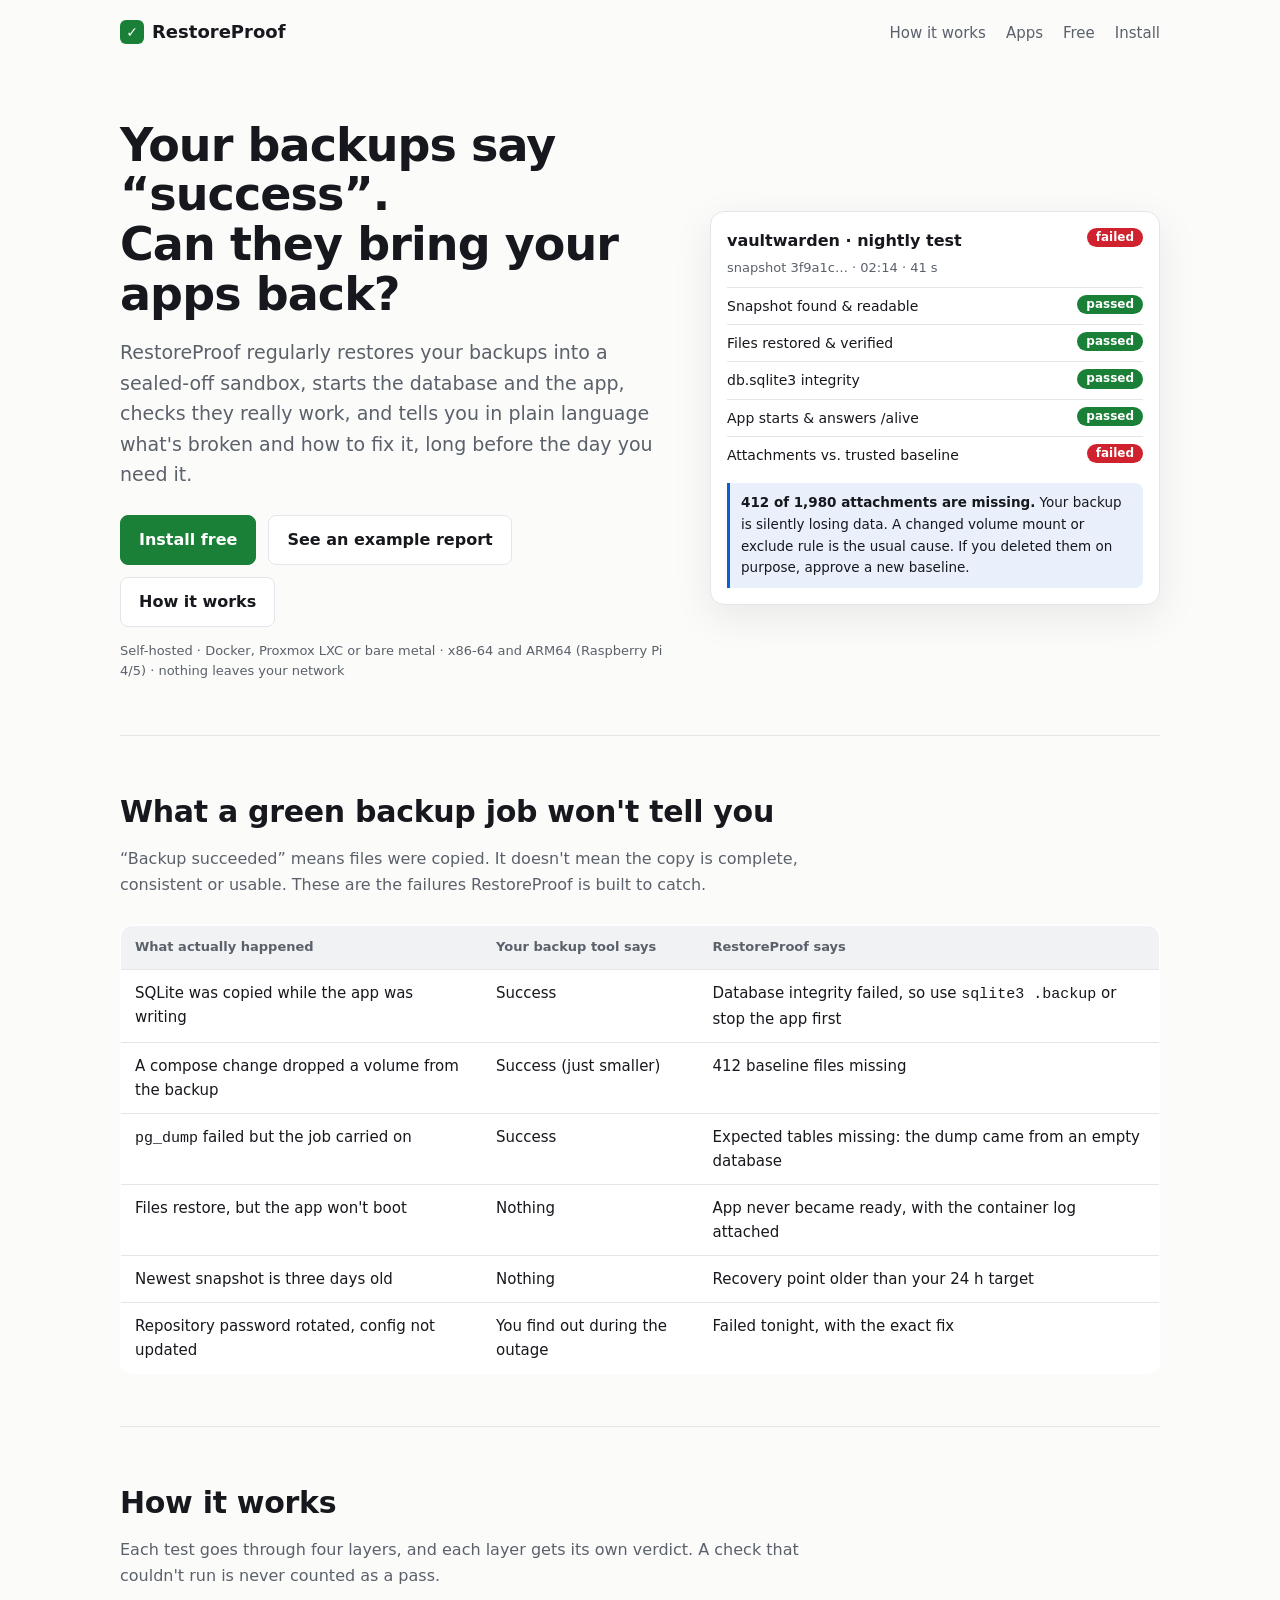
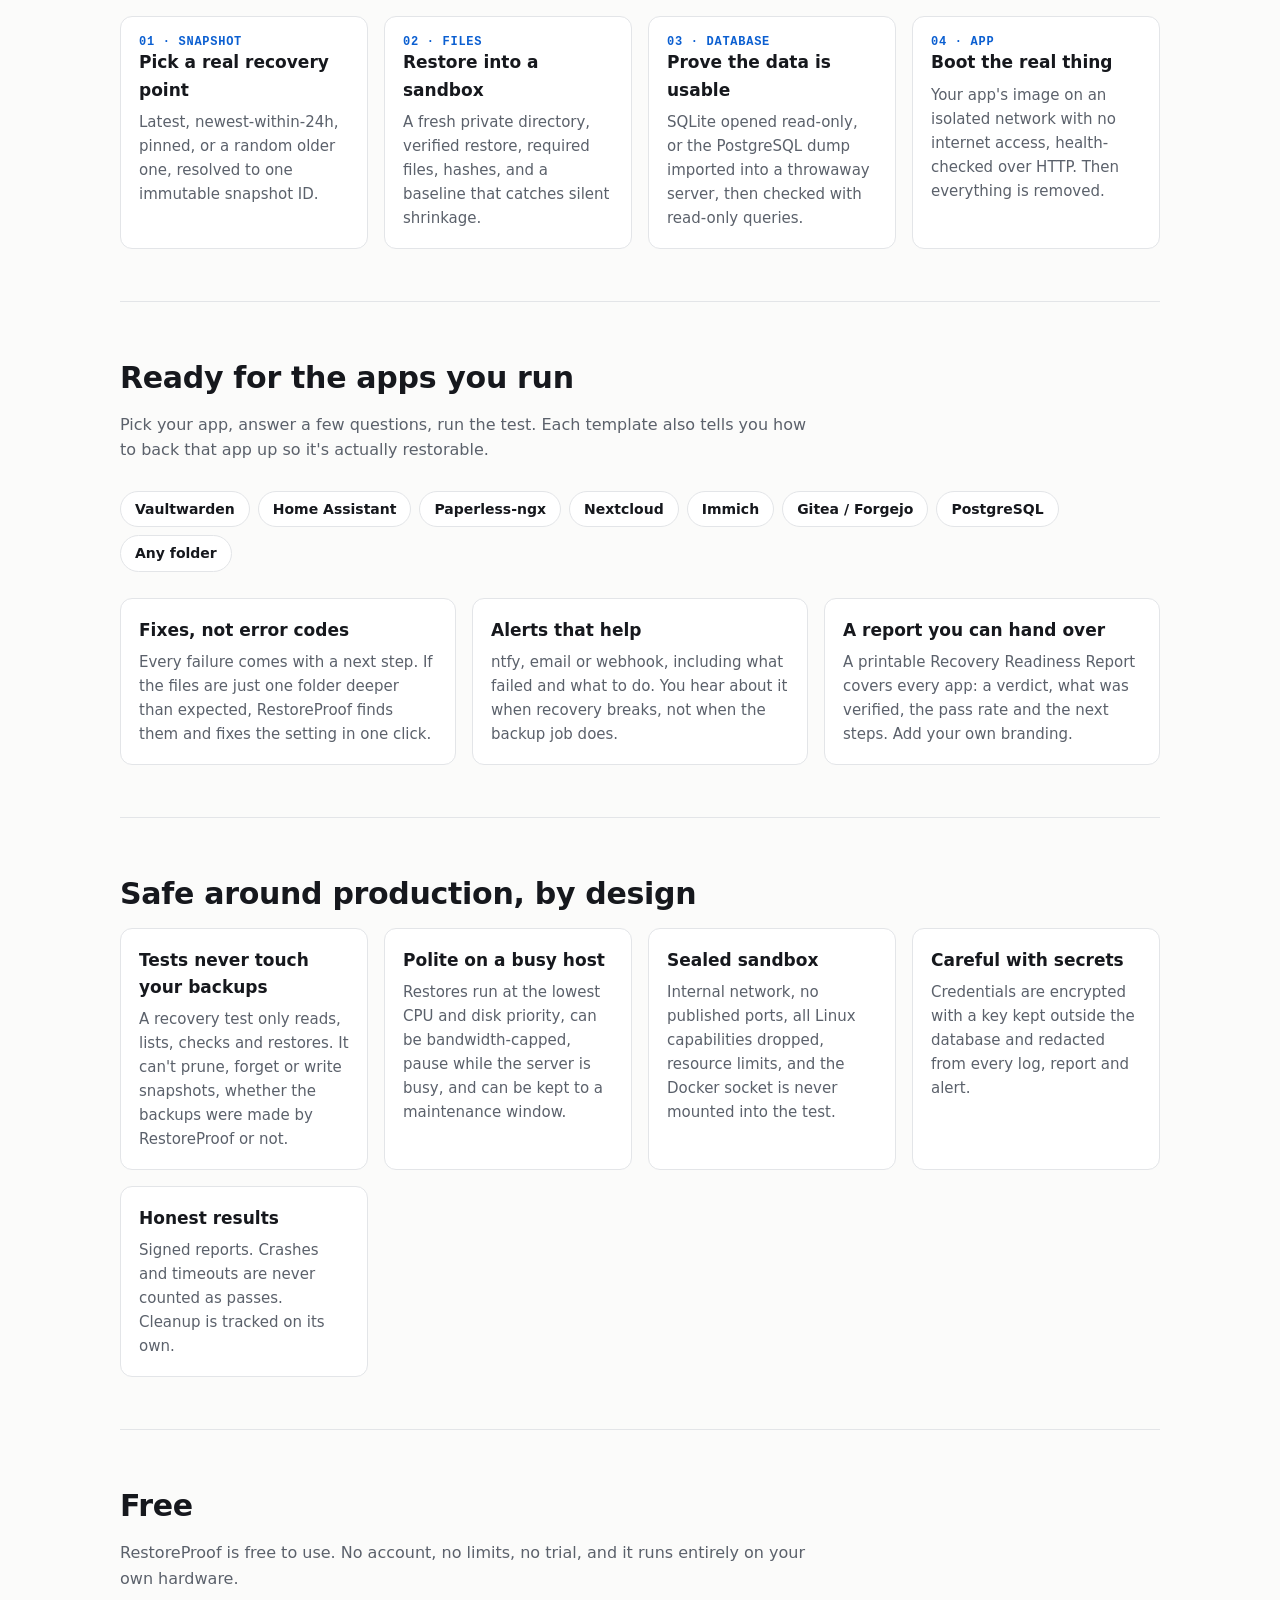
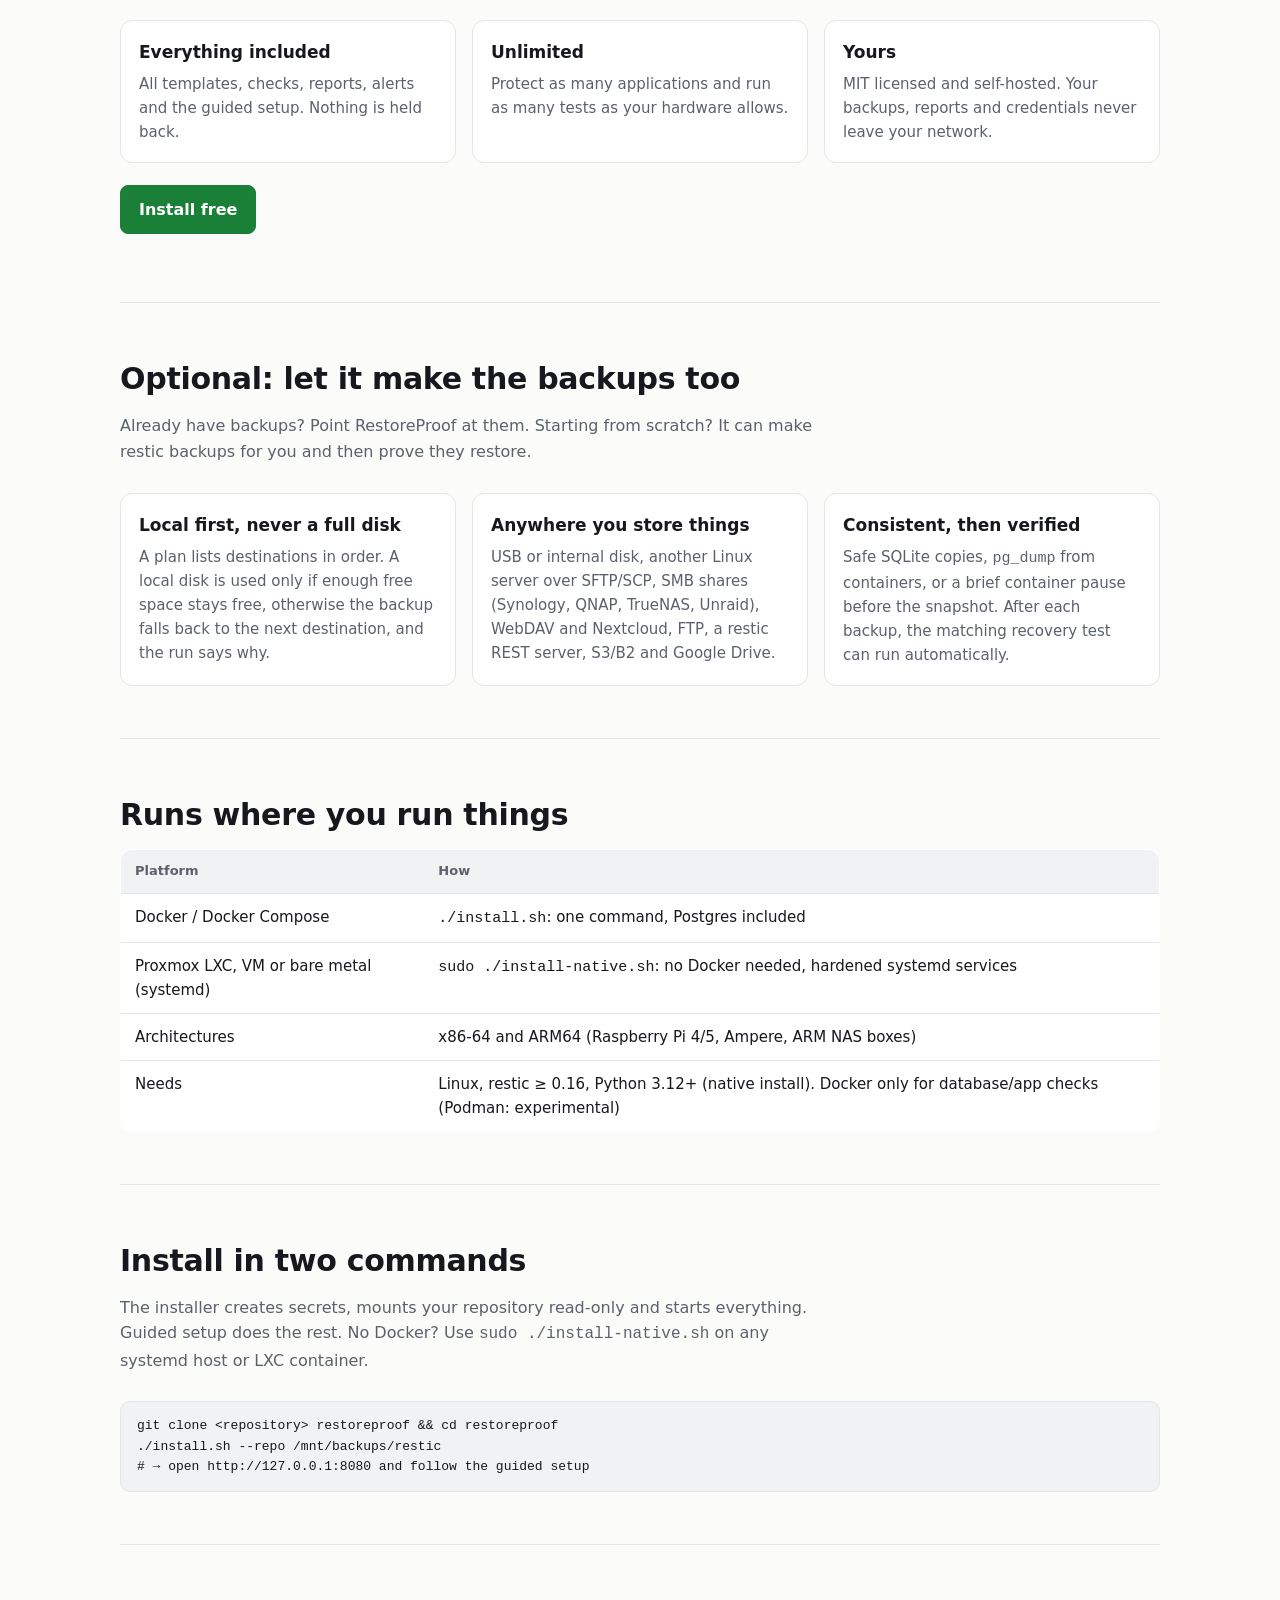
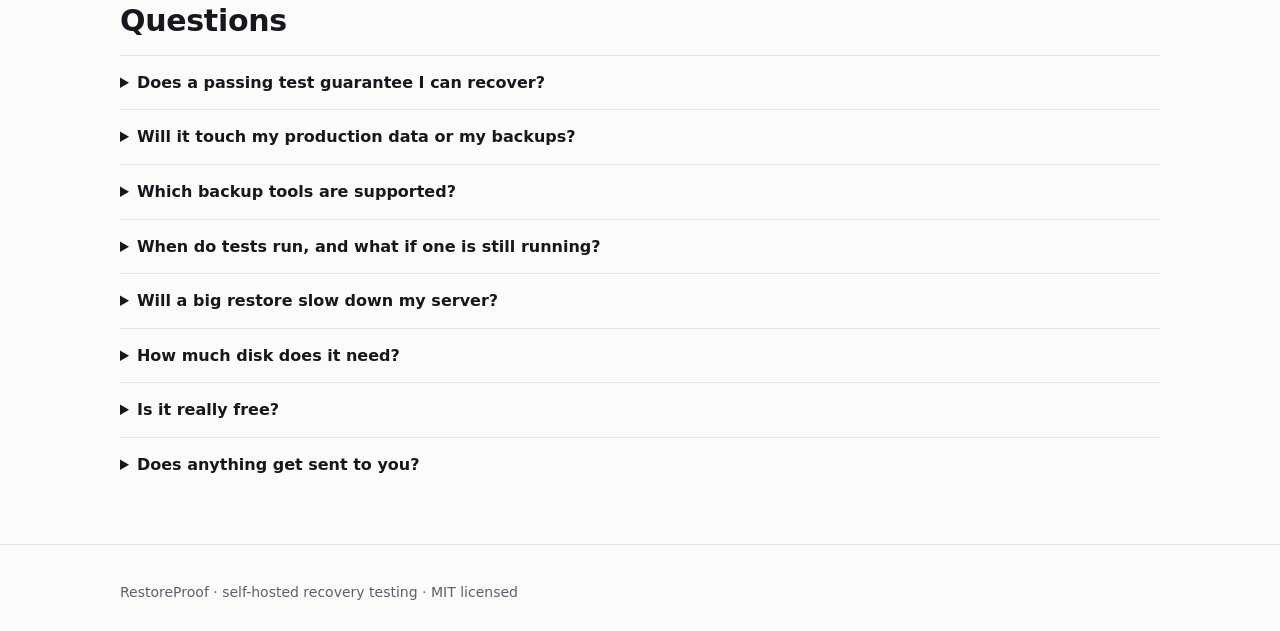
==== index.html @ 391381b6 "added index.html in root" ====
<!doctype html>
<html lang="en">
<head>
<meta charset="utf-8">
<meta name="viewport" content="width=device-width,initial-scale=1">
<title>RestoreProof — know your backups actually restore</title>
<meta name="description" content="Self-hosted recovery testing for homelabs and small teams. RestoreProof restores your backups into a sealed-off sandbox, starts the app, checks it works, and tells you what to fix.">
<link rel="icon" href="data:image/svg+xml,%3Csvg xmlns='http://www.w3.org/2000/svg' viewBox='0 0 16 16'%3E%3Crect width='16' height='16' rx='3' fill='%231a7f37'/%3E%3Cpath d='M4 8.5l2.5 2.5L12 5' stroke='white' stroke-width='2' fill='none'/%3E%3C/svg%3E">
<style>
:root{--bg:#fbfbfa;--panel:#fff;--text:#16181d;--muted:#5b616b;--line:#e3e5e8;--soft:#f1f2f4;--pass:#1a7f37;--fail:#cf222e;--warn:#9a6700;--accent:#0b5fd1;--mono:ui-monospace,SFMono-Regular,Menlo,Consolas,monospace}
@media (prefers-color-scheme:dark){:root:not([data-theme=light]){--bg:#0c0f13;--panel:#13171d;--text:#e8ebef;--muted:#99a1ad;--line:#262c34;--soft:#1a1f26;--pass:#3fb950;--fail:#f85149;--warn:#d29922;--accent:#58a6ff}}
*{box-sizing:border-box}
body{margin:0;background:var(--bg);color:var(--text);font:16px/1.6 system-ui,-apple-system,"Segoe UI",sans-serif}
a{color:var(--accent)}
.wrap{max-width:1080px;margin:0 auto;padding:0 20px}
nav.top{display:flex;align-items:center;justify-content:space-between;padding:18px 0}
.brand{font-weight:750;font-size:18px;color:var(--text);text-decoration:none;display:flex;gap:8px;align-items:center}
.logo{width:24px;height:24px;border-radius:6px;background:var(--pass);color:#fff;display:grid;place-items:center;font-size:14px}
nav.top .links a{margin-left:20px;color:var(--muted);text-decoration:none;font-size:15px}
.hero{padding:56px 0 40px;display:grid;grid-template-columns:1.1fr .9fr;gap:40px;align-items:center}
h1{font-size:46px;line-height:1.08;letter-spacing:-.02em;margin:0 0 18px}
.lede{font-size:19px;color:var(--muted);margin:0 0 26px;max-width:36em}
.cta{display:flex;gap:12px;flex-wrap:wrap}
.btn{display:inline-block;padding:11px 18px;border-radius:8px;font-weight:600;text-decoration:none;border:1px solid var(--line);color:var(--text);background:var(--panel)}
.btn.primary{background:var(--pass);border-color:var(--pass);color:#fff}
.small{font-size:13px;color:var(--muted)}
pre{font:13px/1.55 var(--mono);background:var(--soft);border:1px solid var(--line);border-radius:10px;padding:14px 16px;overflow-x:auto;margin:0}
.run{background:var(--panel);border:1px solid var(--line);border-radius:14px;padding:16px;box-shadow:0 12px 40px rgba(0,0,0,.08)}
.run h3{margin:0 0 4px;font-size:16px}
.row{display:flex;justify-content:space-between;gap:10px;padding:7px 0;border-top:1px solid var(--line);font-size:14px}
.b{color:#fff;border-radius:999px;padding:0 9px;font-size:12px;font-weight:650;white-space:nowrap;align-self:flex-start}
.ok{background:var(--pass)}.no{background:var(--fail)}.wa{background:var(--warn)}
.fix{margin-top:10px;padding:9px 11px;border-left:3px solid var(--accent);background:color-mix(in srgb,var(--accent) 9%,transparent);border-radius:0 8px 8px 0;font-size:13.5px}
section{padding:52px 0;border-top:1px solid var(--line)}
h2{font-size:30px;letter-spacing:-.01em;margin:0 0 10px}
.sub{color:var(--muted);margin:0 0 28px;max-width:44em}
table{width:100%;border-collapse:collapse;background:var(--panel);border:1px solid var(--line);border-radius:12px;overflow:hidden;font-size:15px}
th,td{text-align:left;padding:11px 14px;border-bottom:1px solid var(--line);vertical-align:top}
th{background:var(--soft);font-size:13px;color:var(--muted);font-weight:600}
tr:last-child td{border-bottom:0}
.grid{display:grid;gap:16px;grid-template-columns:repeat(auto-fit,minmax(230px,1fr))}
.card{background:var(--panel);border:1px solid var(--line);border-radius:12px;padding:18px}
.card h3{margin:0 0 6px;font-size:17px}
.card p{margin:0;color:var(--muted);font-size:15px}
.step{font:600 12px var(--mono);color:var(--accent);letter-spacing:.06em}
.chips{display:flex;flex-wrap:wrap;gap:8px}
.chip{border:1px solid var(--line);background:var(--panel);border-radius:999px;padding:6px 14px;font-weight:600;font-size:14px}
details{border-top:1px solid var(--line);padding:14px 0}
summary{cursor:pointer;font-weight:600}
details p{color:var(--muted);margin:8px 0 0}
footer{padding:36px 0;color:var(--muted);font-size:14px;border-top:1px solid var(--line)}
@media (max-width:820px){.hero{grid-template-columns:1fr;padding-top:24px}h1{font-size:34px}nav.top .links a:not(:last-child){display:none}.tablewrap{overflow-x:auto}}
</style>
</head>
<body>
<div class="wrap">
<nav class="top"><a class="brand" href="#"><span class="logo">✓</span>RestoreProof</a>
  <div class="links"><a href="#how">How it works</a><a href="#apps">Apps</a><a href="#free">Free</a><a href="#install">Install</a></div></nav>

<header class="hero">
  <div>
    <h1>Your backups say “success”.<br>Can they bring your apps back?</h1>
    <p class="lede">RestoreProof regularly restores your backups into a sealed-off sandbox, starts the database and the app,
      checks they really work, and tells you in plain language what's broken and how to fix it, long before the day
      you need it.</p>
    <div class="cta"><a class="btn primary" href="#install">Install free</a><a class="btn" href="example-report.pdf">See an example report</a><a class="btn" href="#how">How it works</a></div>
    <p class="small" style="margin-top:14px">Self-hosted · Docker, Proxmox LXC or bare metal · x86-64 and ARM64 (Raspberry Pi 4/5) · nothing leaves your network</p>
  </div>
  <div class="run" aria-label="Example recovery test result">
    <div style="display:flex;justify-content:space-between;align-items:center"><h3>vaultwarden · nightly test</h3><span class="b no">failed</span></div>
    <div class="small" style="margin-bottom:8px">snapshot 3f9a1c… · 02:14 · 41 s</div>
    <div class="row"><span>Snapshot found &amp; readable</span><span class="b ok">passed</span></div>
    <div class="row"><span>Files restored &amp; verified</span><span class="b ok">passed</span></div>
    <div class="row"><span>db.sqlite3 integrity</span><span class="b ok">passed</span></div>
    <div class="row"><span>App starts &amp; answers /alive</span><span class="b ok">passed</span></div>
    <div class="row"><span>Attachments vs. trusted baseline</span><span class="b no">failed</span></div>
    <div class="fix"><b>412 of 1,980 attachments are missing.</b> Your backup is silently losing data. A changed
      volume mount or exclude rule is the usual cause. If you deleted them on purpose, approve a new baseline.</div>
  </div>
</header>

<section>
  <h2>What a green backup job won't tell you</h2>
  <p class="sub">“Backup succeeded” means files were copied. It doesn't mean the copy is complete, consistent or usable. These are
    the failures RestoreProof is built to catch.</p>
  <div class="tablewrap"><table>
    <tr><th>What actually happened</th><th>Your backup tool says</th><th>RestoreProof says</th></tr>
    <tr><td>SQLite was copied while the app was writing</td><td>Success</td><td>Database integrity failed, so use <code>sqlite3 .backup</code> or stop the app first</td></tr>
    <tr><td>A compose change dropped a volume from the backup</td><td>Success (just smaller)</td><td>412 baseline files missing</td></tr>
    <tr><td><code>pg_dump</code> failed but the job carried on</td><td>Success</td><td>Expected tables missing: the dump came from an empty database</td></tr>
    <tr><td>Files restore, but the app won't boot</td><td>Nothing</td><td>App never became ready, with the container log attached</td></tr>
    <tr><td>Newest snapshot is three days old</td><td>Nothing</td><td>Recovery point older than your 24 h target</td></tr>
    <tr><td>Repository password rotated, config not updated</td><td>You find out during the outage</td><td>Failed tonight, with the exact fix</td></tr>
  </table></div>
</section>

<section id="how">
  <h2>How it works</h2>
  <p class="sub">Each test goes through four layers, and each layer gets its own verdict. A check that couldn't run is
    never counted as a pass.</p>
  <div class="grid">
    <div class="card"><div class="step">01 · SNAPSHOT</div><h3>Pick a real recovery point</h3><p>Latest, newest-within-24h, pinned, or a random older one, resolved to one immutable snapshot ID.</p></div>
    <div class="card"><div class="step">02 · FILES</div><h3>Restore into a sandbox</h3><p>A fresh private directory, verified restore, required files, hashes, and a baseline that catches silent shrinkage.</p></div>
    <div class="card"><div class="step">03 · DATABASE</div><h3>Prove the data is usable</h3><p>SQLite opened read-only, or the PostgreSQL dump imported into a throwaway server, then checked with read-only queries.</p></div>
    <div class="card"><div class="step">04 · APP</div><h3>Boot the real thing</h3><p>Your app's image on an isolated network with no internet access, health-checked over HTTP. Then everything is removed.</p></div>
  </div>
</section>

<section id="apps">
  <h2>Ready for the apps you run</h2>
  <p class="sub">Pick your app, answer a few questions, run the test. Each template also tells you how to back that app up so it's actually restorable.</p>
  <div class="chips"><span class="chip">Vaultwarden</span><span class="chip">Home Assistant</span><span class="chip">Paperless-ngx</span><span class="chip">Nextcloud</span><span class="chip">Immich</span><span class="chip">Gitea / Forgejo</span><span class="chip">PostgreSQL</span><span class="chip">Any folder</span></div>
  <div class="grid" style="margin-top:26px">
    <div class="card"><h3>Fixes, not error codes</h3><p>Every failure comes with a next step. If the files are just one folder deeper than expected, RestoreProof finds them and fixes the setting in one click.</p></div>
    <div class="card"><h3>Alerts that help</h3><p>ntfy, email or webhook, including what failed and what to do. You hear about it when recovery breaks, not when the backup job does.</p></div>
    <div class="card"><h3>A report you can hand over</h3><p>A printable Recovery Readiness Report covers every app: a verdict, what was verified, the pass rate and the next steps. Add your own branding.</p></div>
  </div>
</section>

<section>
  <h2>Safe around production, by design</h2>
  <div class="grid">
    <div class="card"><h3>Tests never touch your backups</h3><p>A recovery test only reads, lists, checks and restores. It can't prune, forget or write snapshots, whether the backups were made by RestoreProof or not.</p></div>
    <div class="card"><h3>Polite on a busy host</h3><p>Restores run at the lowest CPU and disk priority, can be bandwidth-capped, pause while the server is busy, and can be kept to a maintenance window.</p></div>
    <div class="card"><h3>Sealed sandbox</h3><p>Internal network, no published ports, all Linux capabilities dropped, resource limits, and the Docker socket is never mounted into the test.</p></div>
    <div class="card"><h3>Careful with secrets</h3><p>Credentials are encrypted with a key kept outside the database and redacted from every log, report and alert.</p></div>
    <div class="card"><h3>Honest results</h3><p>Signed reports. Crashes and timeouts are never counted as passes. Cleanup is tracked on its own.</p></div>
  </div>
</section>

<section id="free">
  <h2>Free</h2>
  <p class="sub">RestoreProof is free to use. No account, no limits, no trial, and it runs entirely on your own hardware.</p>
  <div class="grid">
    <div class="card"><h3>Everything included</h3><p>All templates, checks, reports, alerts and the guided setup. Nothing is held back.</p></div>
    <div class="card"><h3>Unlimited</h3><p>Protect as many applications and run as many tests as your hardware allows.</p></div>
    <div class="card"><h3>Yours</h3><p>MIT licensed and self-hosted. Your backups, reports and credentials never leave your network.</p></div>
  </div>
  <p style="margin-top:22px"><a class="btn primary" href="#install">Install free</a></p>
</section>

<section id="backups">
  <h2>Optional: let it make the backups too</h2>
  <p class="sub">Already have backups? Point RestoreProof at them. Starting from scratch? It can make restic backups for you and then prove they restore.</p>
  <div class="grid">
    <div class="card"><h3>Local first, never a full disk</h3><p>A plan lists destinations in order. A local disk is used only if enough free space stays free, otherwise the backup falls back to the next destination, and the run says why.</p></div>
    <div class="card"><h3>Anywhere you store things</h3><p>USB or internal disk, another Linux server over SFTP/SCP, SMB shares (Synology, QNAP, TrueNAS, Unraid), WebDAV and Nextcloud, FTP, a restic REST server, S3/B2 and Google Drive.</p></div>
    <div class="card"><h3>Consistent, then verified</h3><p>Safe SQLite copies, <code>pg_dump</code> from containers, or a brief container pause before the snapshot. After each backup, the matching recovery test can run automatically.</p></div>
  </div>
</section>

<section id="requirements">
  <h2>Runs where you run things</h2>
  <div class="tablewrap"><table>
    <tr><th>Platform</th><th>How</th></tr>
    <tr><td>Docker / Docker Compose</td><td><code>./install.sh</code>: one command, Postgres included</td></tr>
    <tr><td>Proxmox LXC, VM or bare metal (systemd)</td><td><code>sudo ./install-native.sh</code>: no Docker needed, hardened systemd services</td></tr>
    <tr><td>Architectures</td><td>x86-64 and ARM64 (Raspberry Pi 4/5, Ampere, ARM NAS boxes)</td></tr>
    <tr><td>Needs</td><td>Linux, restic ≥ 0.16, Python 3.12+ (native install). Docker only for database/app checks (Podman: experimental)</td></tr>
  </table></div>
</section>

<section id="install">
  <h2>Install in two commands</h2>
  <p class="sub">The installer creates secrets, mounts your repository read-only and starts everything. Guided setup does the rest. No Docker? Use <code>sudo ./install-native.sh</code> on any systemd host or LXC container.</p>
  <pre>git clone &lt;repository&gt; restoreproof &amp;&amp; cd restoreproof
./install.sh --repo /mnt/backups/restic
# → open http://127.0.0.1:8080 and follow the guided setup</pre>
</section>

<section>
  <h2>Questions</h2>
  <details><summary>Does a passing test guarantee I can recover?</summary><p>No, and we won't claim it does. A pass means the stated snapshot restored and passed your checks in an isolated environment. That's strong evidence, not a promise. The report says exactly what was and wasn't verified.</p></details>
  <details><summary>Will it touch my production data or my backups?</summary><p>No. It only reads from the repository and only restores into its own temporary directories, which it deletes afterwards. It never runs prune or forget.</p></details>
  <details><summary>Which backup tools are supported?</summary><p>Restic today, on local disks, SFTP, SMB, WebDAV/Nextcloud, FTP, REST server, S3, B2 and Google Drive. Kopia and Borg are next.</p></details>
  <details><summary>When do tests run, and what if one is still running?</summary><p>RestoreProof has its own scheduler (cron syntax, time zones, optional jitter and maintenance window). One test per app at a time: a slot that comes while the last test is still running is skipped and logged. Missed runs after downtime collapse into one. Only transient problems such as an unreachable repository are retried, a bounded number of times.</p></details>
  <details><summary>Will a big restore slow down my server?</summary><p>Restores run at the lowest CPU and disk priority by default, can be capped in bandwidth, wait while the host is busy, and can be kept to a maintenance window. For 100 GB+ restores, run the worker on a second machine.</p></details>
  <details><summary>How much disk does it need?</summary><p>Enough to hold one restored copy of the app you're testing, plus a safety margin. It checks this before starting and stops before crossing your limit.</p></details>
  <details><summary>Is it really free?</summary><p>Yes. Every feature is free to use, with no limits and no account.</p></details>
  <details><summary>Does anything get sent to you?</summary><p>No. No account, no telemetry. Alerts go only to the destinations you configure.</p></details>
</section>
</div>
<footer><div class="wrap">RestoreProof · self-hosted recovery testing · MIT licensed</div></footer>
</body>
</html>
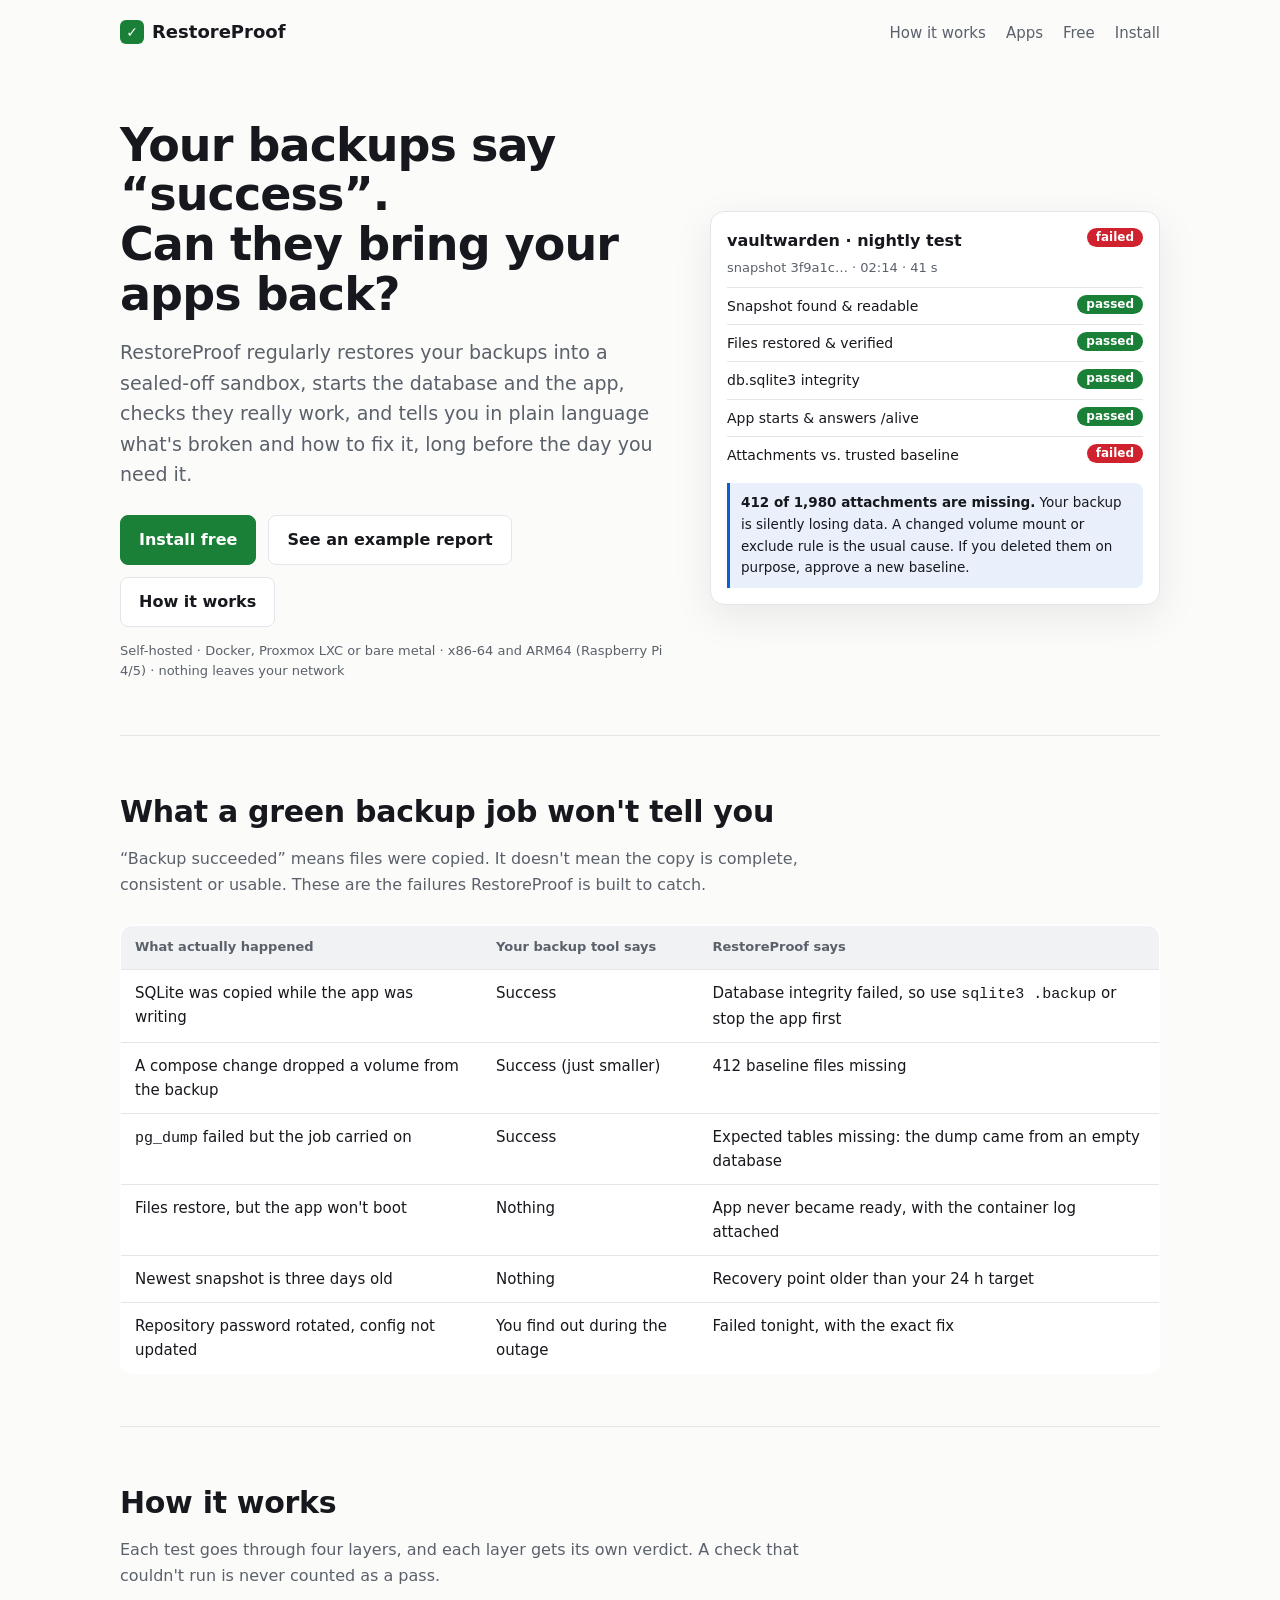
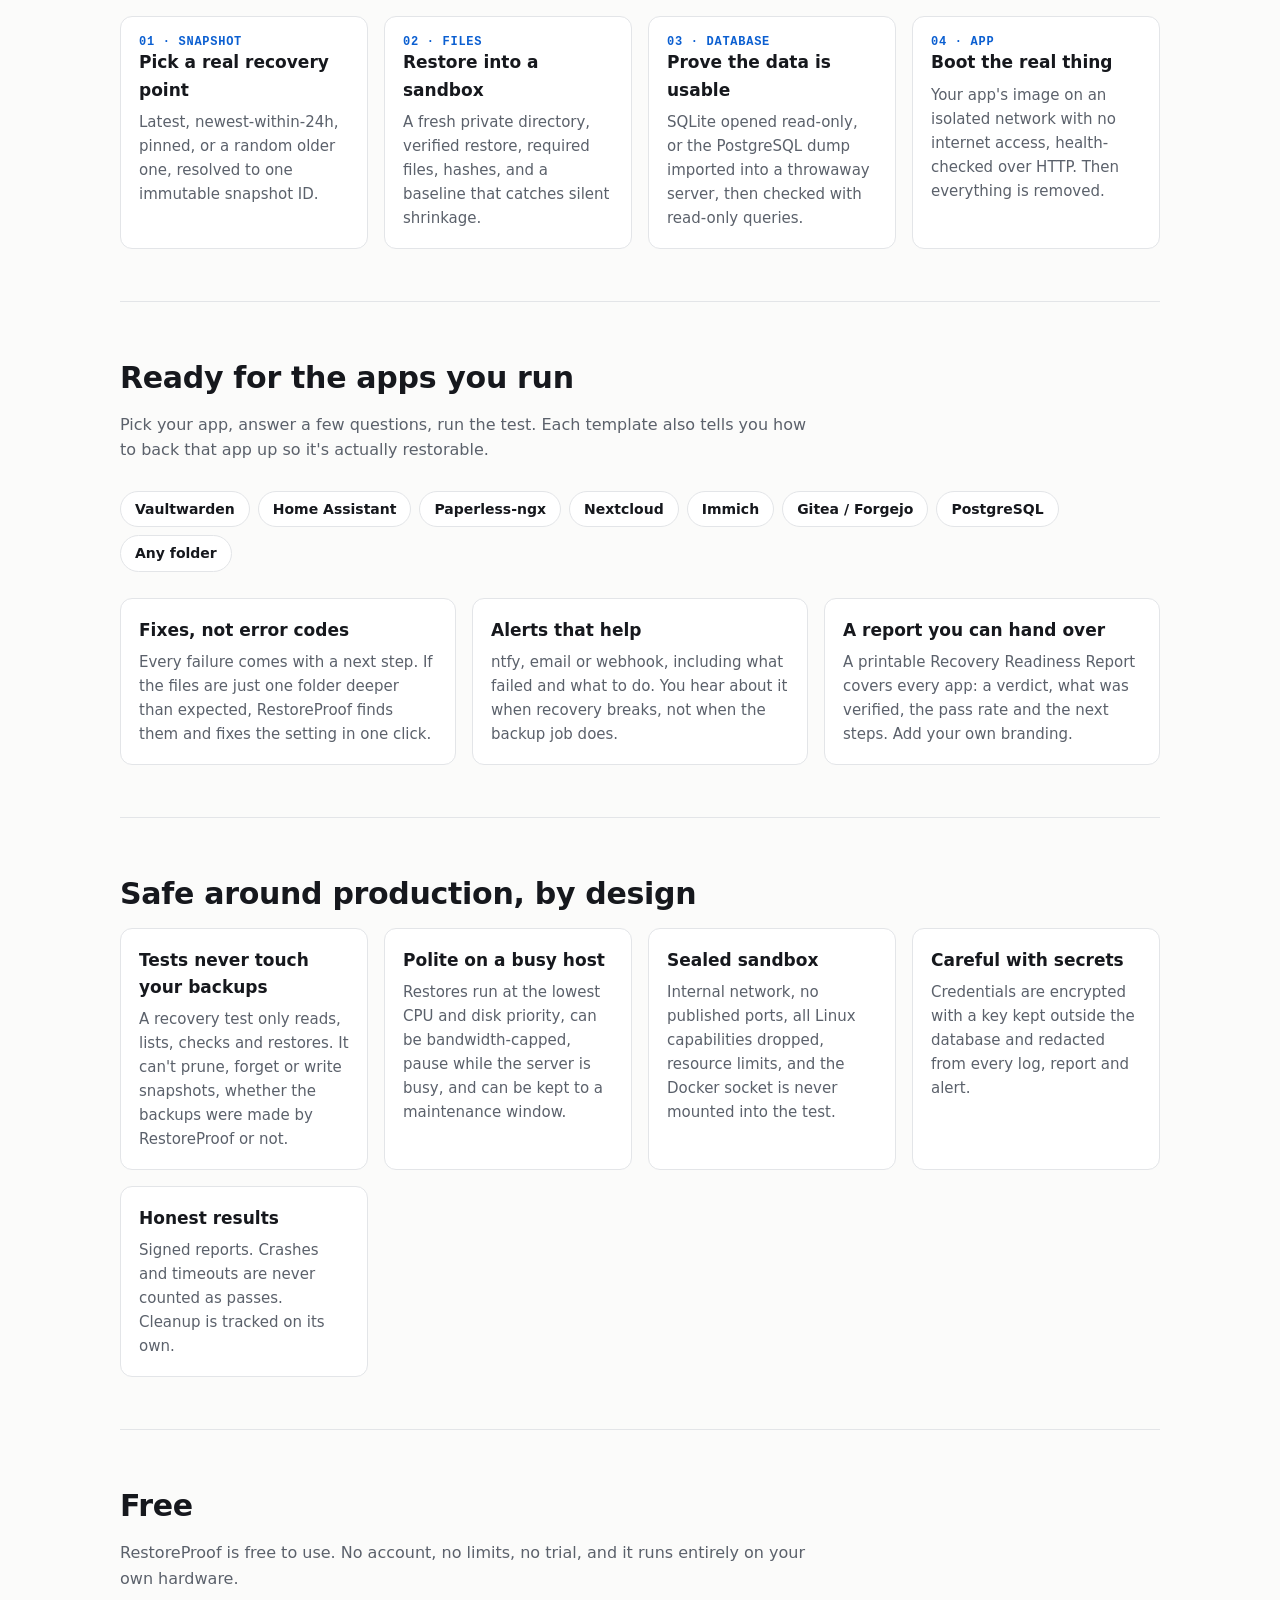
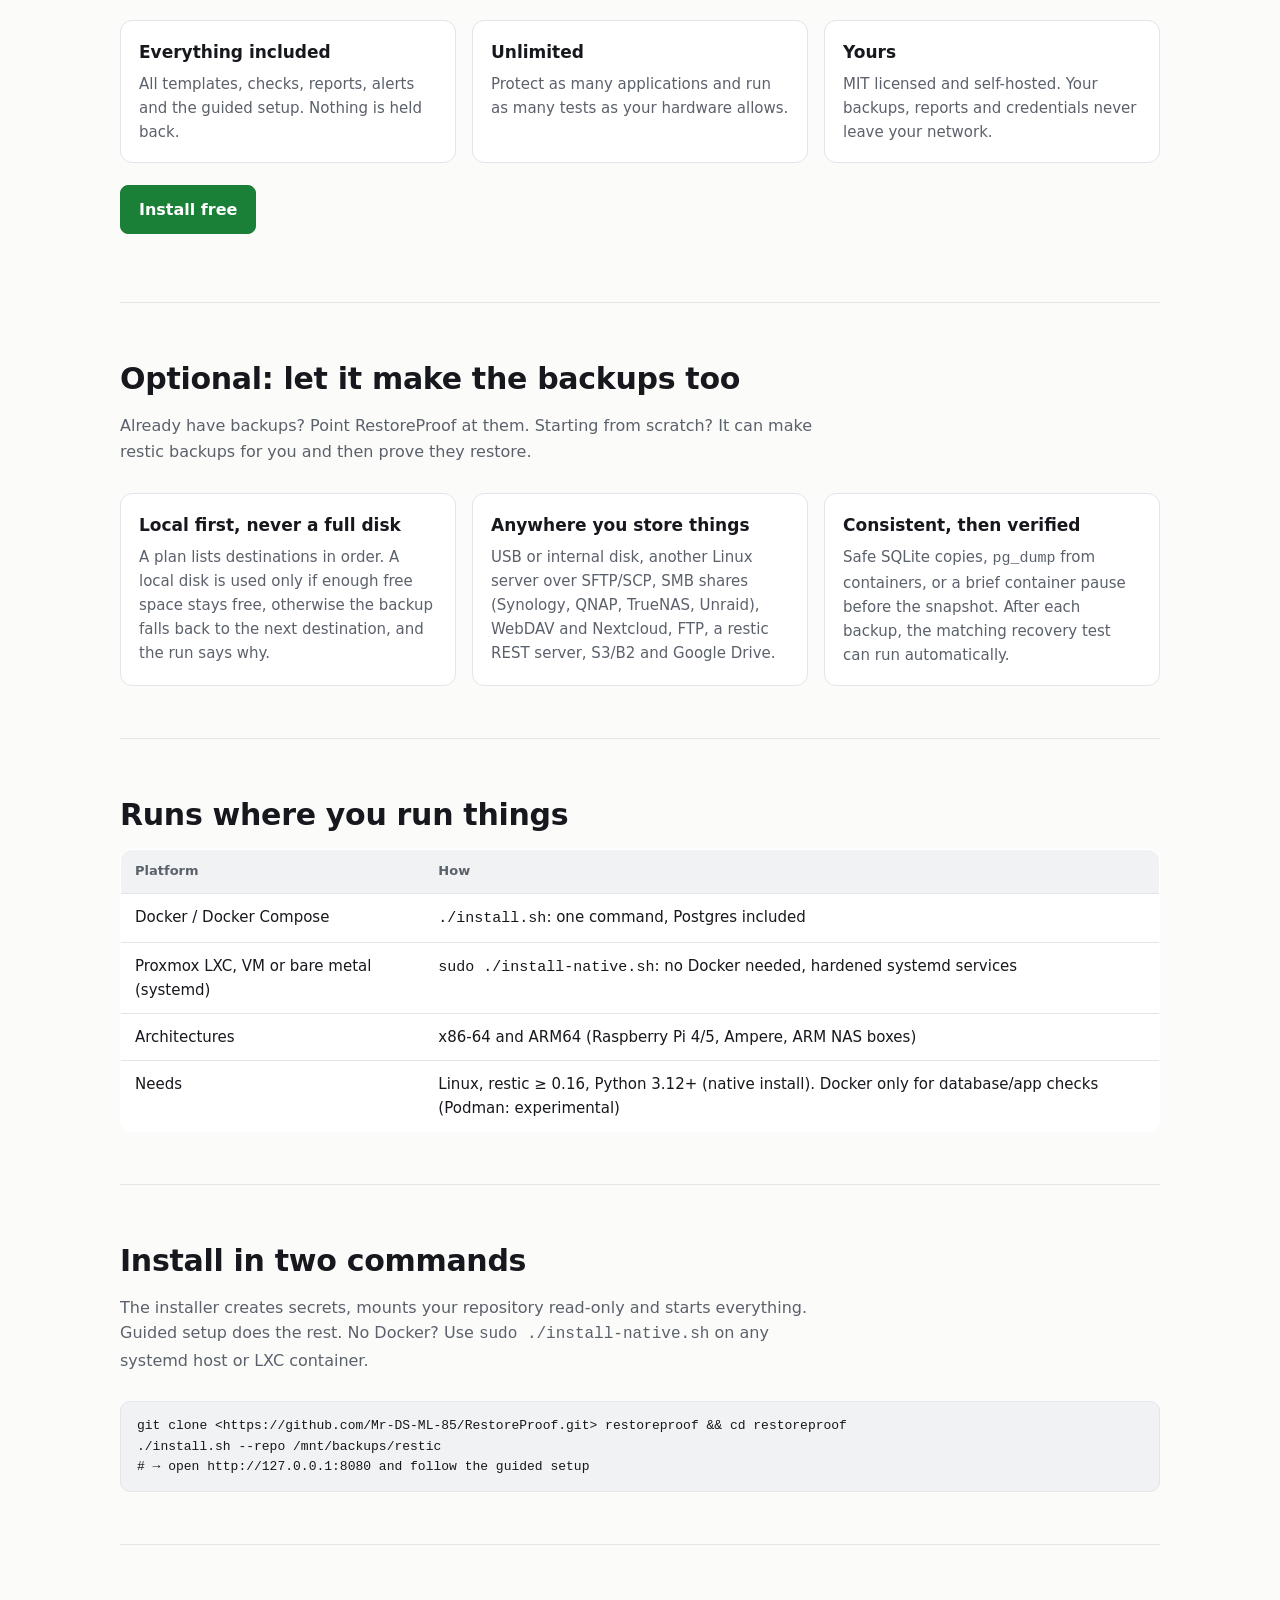
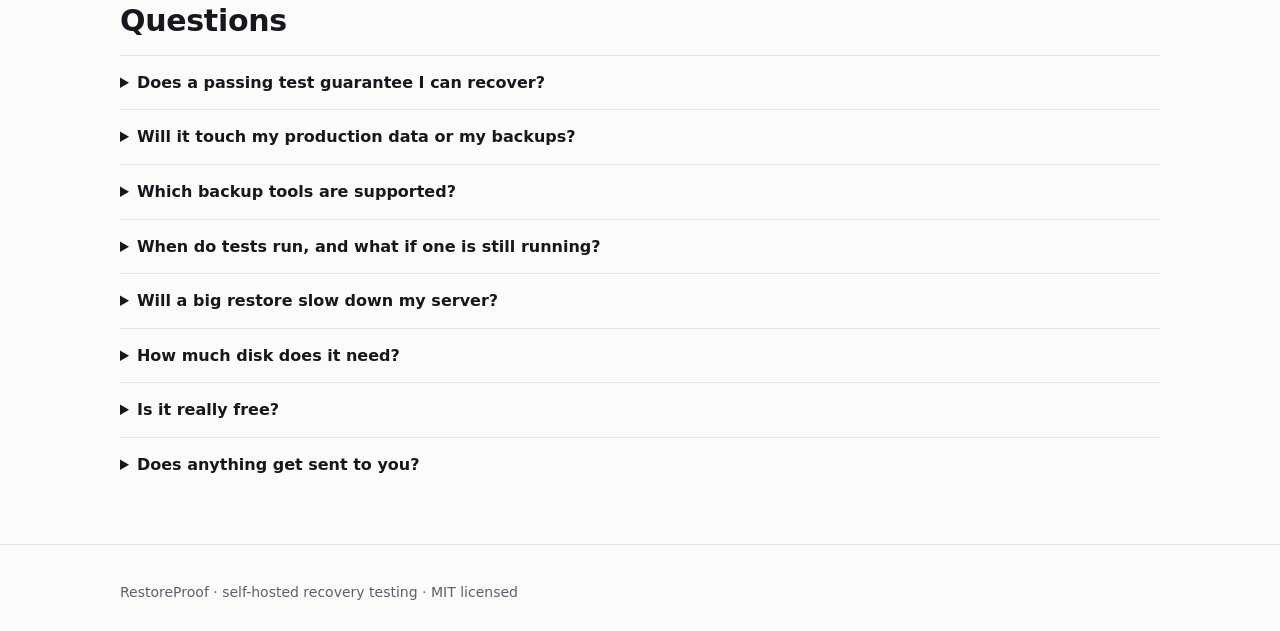
==== commit 7278a395: "updated repo url on index.html" ====
--- a/index.html
+++ b/index.html
@@ -163,7 +163,7 @@
 <section id="install">
   <h2>Install in two commands</h2>
   <p class="sub">The installer creates secrets, mounts your repository read-only and starts everything. Guided setup does the rest. No Docker? Use <code>sudo ./install-native.sh</code> on any systemd host or LXC container.</p>
-  <pre>git clone &lt;repository&gt; restoreproof &amp;&amp; cd restoreproof
+  <pre>git clone &lt;https://github.com/Mr-DS-ML-85/RestoreProof.git&gt; restoreproof &amp;&amp; cd restoreproof
 ./install.sh --repo /mnt/backups/restic
 # → open http://127.0.0.1:8080 and follow the guided setup</pre>
 </section>
